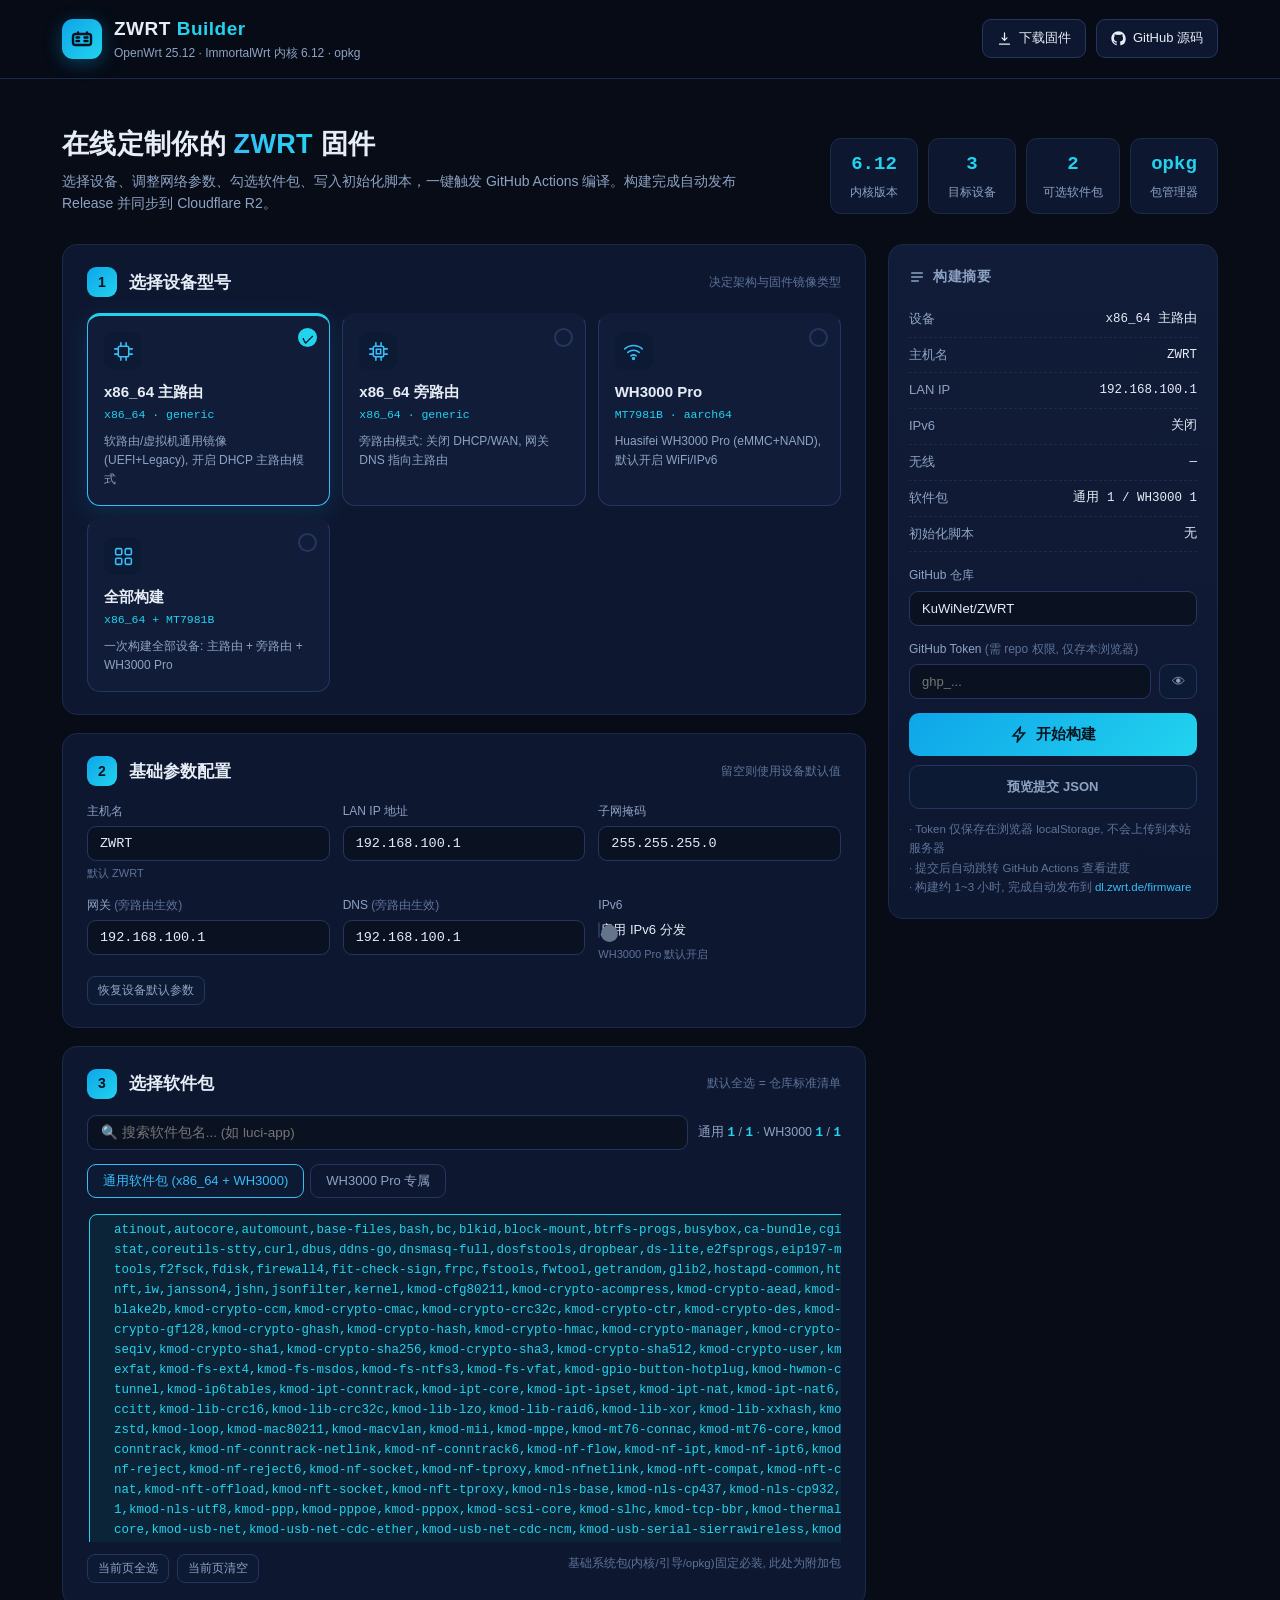
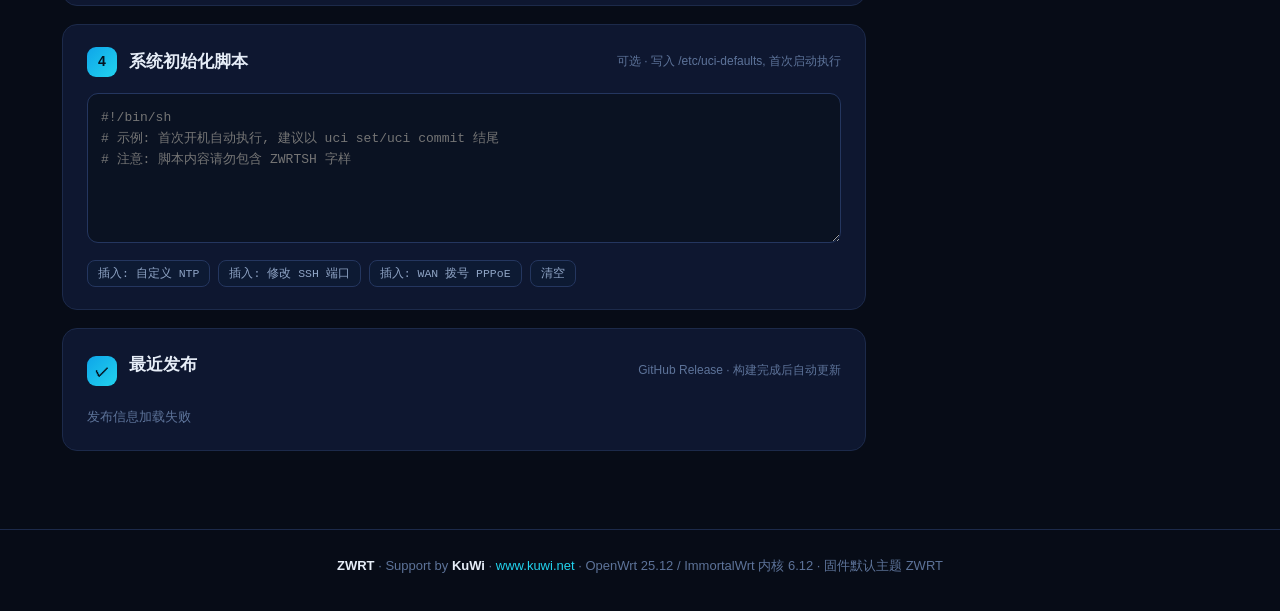
==== site/index.html @ 93103ceb "feat: 新增 ZWRT Builder 配置器网站 (site/), GitHub Pages + Cloudflare Pages 双发布; build-openwrt 支持 workflow_" ====
<!DOCTYPE html>
<html lang="zh-CN">
<head>
<meta charset="UTF-8">
<meta name="viewport" content="width=device-width, initial-scale=1.0">
<title>ZWRT 固件构建器 · OpenWrt 25.12 定制</title>
<meta name="description" content="在线配置并构建 ZWRT 定制 OpenWrt 固件: x86_64 主/旁路由, WH3000 Pro; 可选软件包, 自定义初始化脚本">
<style>
:root{
  --bg:#070c17; --bg2:#0b1220; --panel:#0e1730; --panel2:#111c38; --line:#1c2a4a;
  --line2:#24365f; --txt:#e6edf7; --mut:#8ea3c4; --dim:#5d7399;
  --acc:#38bdf8; --acc2:#22d3ee; --ok:#34d399; --warn:#fbbf24; --err:#f87171;
  --mono:ui-monospace,SFMono-Regular,Menlo,Consolas,"Courier New",monospace;
}
*{box-sizing:border-box;margin:0;padding:0}
html{scroll-behavior:smooth}
body{background:var(--bg);color:var(--txt);font:15px/1.6 -apple-system,BlinkMacSystemFont,"Segoe UI","PingFang SC","Microsoft YaHei",sans-serif;-webkit-font-smoothing:antialiased}
a{color:var(--acc);text-decoration:none}
a:hover{text-decoration:underline}
.mono{font-family:var(--mono)}

/* ---------- 头部 ---------- */
header{position:sticky;top:0;z-index:50;background:rgba(7,12,23,.82);backdrop-filter:blur(12px);border-bottom:1px solid var(--line)}
.hwrap{max-width:1200px;margin:0 auto;padding:14px 22px;display:flex;align-items:center;gap:16px}
.logo{display:flex;align-items:center;gap:12px}
.logo .mark{width:40px;height:40px;border-radius:11px;background:linear-gradient(135deg,#0ea5e9,#22d3ee);display:grid;place-items:center;box-shadow:0 4px 18px rgba(14,165,233,.35)}
.logo .mark svg{width:24px;height:24px}
.logo h1{font-size:19px;letter-spacing:.5px}
.logo h1 em{font-style:normal;color:var(--acc2)}
.logo p{font-size:12px;color:var(--mut)}
.hnav{margin-left:auto;display:flex;align-items:center;gap:10px}
.hnav .btn{display:inline-flex;align-items:center;gap:7px;padding:8px 14px;border-radius:9px;border:1px solid var(--line2);color:var(--txt);font-size:13px;background:var(--panel);cursor:pointer;transition:.18s}
.hnav .btn:hover{border-color:var(--acc);color:var(--acc)}
.hnav .btn.primary{background:linear-gradient(135deg,#0ea5e9,#22d3ee);border:none;color:#04121f;font-weight:700}
.hnav .btn.primary:hover{filter:brightness(1.1)}

/* ---------- 主布局 ---------- */
main{max-width:1200px;margin:0 auto;padding:26px 22px 60px}
.hero{display:flex;flex-wrap:wrap;align-items:flex-end;gap:18px;padding:22px 0 30px}
.hero h2{font-size:27px;line-height:1.3;letter-spacing:.3px}
.hero h2 span{background:linear-gradient(90deg,#38bdf8,#22d3ee);-webkit-background-clip:text;background-clip:text;color:transparent}
.hero p{color:var(--mut);margin-top:8px;max-width:680px;font-size:14px}
.stats{display:flex;gap:10px;margin-left:auto;flex-wrap:wrap}
.stat{background:var(--panel);border:1px solid var(--line);border-radius:11px;padding:10px 16px;text-align:center;min-width:88px}
.stat b{display:block;font-size:19px;color:var(--acc2);font-family:var(--mono)}
.stat span{font-size:11.5px;color:var(--mut)}

.grid{display:grid;grid-template-columns:minmax(0,1fr) 330px;gap:22px;align-items:start}
@media(max-width:980px){.grid{grid-template-columns:1fr}.aside{position:static!important}}

/* ---------- 步骤卡片 ---------- */
.card{background:var(--panel);border:1px solid var(--line);border-radius:15px;padding:22px 24px;margin-bottom:18px}
.cardhead{display:flex;align-items:center;gap:12px;margin-bottom:16px}
.stepnum{width:30px;height:30px;border-radius:9px;background:linear-gradient(135deg,#0ea5e9,#22d3ee);color:#04121f;font-weight:800;display:grid;place-items:center;font-size:14px;flex:none}
.cardhead h3{font-size:16.5px}
.cardhead .hint{margin-left:auto;font-size:12px;color:var(--dim)}

/* 设备卡片 */
.devgrid{display:grid;grid-template-columns:repeat(auto-fit,minmax(215px,1fr));gap:12px}
.dev{position:relative;background:var(--panel2);border:1px solid var(--line2);border-radius:13px;padding:16px;cursor:pointer;transition:.18s;border-top:3px solid transparent}
.dev:hover{border-color:var(--acc);transform:translateY(-2px)}
.dev.sel{border-color:var(--acc);border-top-color:var(--acc2);box-shadow:0 6px 24px rgba(14,165,233,.16)}
.dev .ic{width:38px;height:38px;border-radius:10px;background:#0d1a33;display:grid;place-items:center;margin-bottom:10px}
.dev .ic svg{width:21px;height:21px;stroke:var(--acc)}
.dev b{font-size:15px;display:block}
.dev .ar{font-family:var(--mono);font-size:11.5px;color:var(--acc2);margin-top:2px}
.dev .de{font-size:12px;color:var(--mut);margin-top:7px;min-height:34px}
.dev .chk{position:absolute;top:12px;right:12px;width:19px;height:19px;border-radius:50%;border:2px solid var(--line2)}
.dev.sel .chk{background:var(--acc2);border-color:var(--acc2)}
.dev.sel .chk::after{content:"✓";position:absolute;inset:0;display:grid;place-items:center;color:#04121f;font-size:12px;font-weight:900}

/* 参数表单 */
.fgrid{display:grid;grid-template-columns:repeat(auto-fit,minmax(230px,1fr));gap:13px}
.fld label{display:block;font-size:12px;color:var(--mut);margin-bottom:5px}
.fld input[type=text],.fld input[type=password]{width:100%;background:#0a1222;border:1px solid var(--line2);border-radius:9px;padding:9px 12px;color:var(--txt);font-family:var(--mono);font-size:13.5px;outline:none;transition:.15s}
.fld input:focus{border-color:var(--acc);box-shadow:0 0 0 3px rgba(56,189,248,.14)}
.fld input:disabled{opacity:.45;cursor:not-allowed}
.fld .note{font-size:11px;color:var(--dim);margin-top:4px}
.switch{display:inline-flex;align-items:center;gap:10px;cursor:pointer;user-select:none}
.switch input{display:none}
.switch .tr{width:42px;height:23px;border-radius:20px;background:#16233f;border:1px solid var(--line2);position:relative;transition:.2s}
.switch .tr::after{content:"";position:absolute;top:2px;left:2px;width:17px;height:17px;border-radius:50%;background:#64748b;transition:.2s}
.switch input:checked+.tr{background:linear-gradient(135deg,#0ea5e9,#22d3ee);border-color:transparent}
.switch input:checked+.tr::after{left:21px;background:#04121f}
.switch .lb{font-size:13px;color:var(--txt)}
.fld .tw{display:flex;gap:8px}
.tbtn{background:#0d1a33;border:1px solid var(--line2);color:var(--mut);border-radius:8px;padding:5px 10px;font-size:12px;cursor:pointer}
.tbtn:hover{color:var(--acc);border-color:var(--acc)}

/* 软件包 */
.pkbar{display:flex;flex-wrap:wrap;gap:10px;align-items:center;margin-bottom:14px}
.pkbar .search{flex:1;min-width:200px;background:#0a1222;border:1px solid var(--line2);border-radius:9px;padding:9px 13px;color:var(--txt);font-size:13.5px;outline:none}
.pkbar .search:focus{border-color:var(--acc)}
.pkbar .cnt{font-size:12.5px;color:var(--mut)}
.pkbar .cnt b{color:var(--acc2);font-family:var(--mono)}
.tabs{display:flex;gap:6px;margin-bottom:14px}
.tab{padding:7px 15px;border-radius:9px;border:1px solid var(--line2);background:transparent;color:var(--mut);font-size:13px;cursor:pointer}
.tab.on{background:#0d1a33;border-color:var(--acc);color:var(--acc)}
.chips{display:flex;flex-wrap:wrap;gap:7px;max-height:330px;overflow:auto;padding:2px}
.chip{display:inline-flex;align-items:center;gap:7px;background:var(--panel2);border:1px solid var(--line2);border-radius:8px;padding:5px 10px;font-size:12.5px;font-family:var(--mono);color:var(--mut);cursor:pointer;transition:.14s;user-select:none}
.chip:hover{border-color:var(--acc);color:var(--txt)}
.chip.on{background:#0c2438;border-color:var(--acc2);color:var(--acc2)}
.chip .dot{width:7px;height:7px;border-radius:50%;border:1.5px solid var(--line2);flex:none}
.chip.on .dot{background:var(--acc2);border-color:var(--acc2)}
.pkacts{display:flex;gap:8px;margin-top:12px}
.empty{color:var(--dim);font-size:13px;padding:12px 2px}

/* 初始化脚本 */
#initScript{width:100%;min-height:150px;background:#0a1222;border:1px solid var(--line2);border-radius:11px;color:var(--txt);font-family:var(--mono);font-size:13px;padding:13px;resize:vertical;outline:none;line-height:1.65}
#initScript:focus{border-color:var(--acc)}
.snip{margin-top:10px;display:flex;flex-wrap:wrap;gap:8px}
.snip .tbtn{font-family:var(--mono);font-size:11.5px}

/* ---------- 侧栏 ---------- */
.aside{position:sticky;top:76px}
.asum{background:linear-gradient(180deg,var(--panel2),var(--panel));border:1px solid var(--line);border-radius:15px;padding:20px}
.asum h4{font-size:14px;letter-spacing:.5px;color:var(--mut);margin-bottom:14px;display:flex;align-items:center;gap:8px}
.asum h4 svg{width:16px;height:16px}
.arow{display:flex;justify-content:space-between;gap:10px;padding:7px 0;border-bottom:1px dashed var(--line);font-size:13px}
.arow:last-of-type{border-bottom:none}
.arow .k{color:var(--mut)}
.arow .v{color:var(--txt);font-family:var(--mono);font-size:12.5px;text-align:right;word-break:break-all;max-width:200px}
.afld{margin-top:14px}
.afld label{font-size:12px;color:var(--mut);display:block;margin-bottom:5px}
.afld input{width:100%;background:#0a1222;border:1px solid var(--line2);border-radius:9px;padding:9px 12px;color:var(--txt);font-size:13px;outline:none}
.afld input:focus{border-color:var(--acc)}
.atok{display:flex;gap:8px}
.atok input{flex:1}
.atok .eye{width:38px;border:1px solid var(--line2);border-radius:9px;background:#0d1a33;color:var(--mut);cursor:pointer;display:grid;place-items:center}
.atok .eye:hover{color:var(--acc)}
.abtns{display:flex;flex-direction:column;gap:9px;margin-top:14px}
.abtn{padding:12px;border-radius:10px;font-size:14.5px;font-weight:700;cursor:pointer;border:none;transition:.18s;display:flex;align-items:center;justify-content:center;gap:8px}
.abtn.build{background:linear-gradient(135deg,#0ea5e9,#22d3ee);color:#04121f}
.abtn.build:hover{filter:brightness(1.12)}
.abtn.build:disabled{opacity:.5;cursor:not-allowed;filter:none}
.abtn.ghost{background:#0d1a33;border:1px solid var(--line2);color:var(--mut);font-weight:600;font-size:13px}
.abtn.ghost:hover{border-color:var(--acc);color:var(--acc)}
.ares{margin-top:13px;font-size:12.5px;border-radius:10px;padding:10px 12px;display:none}
.ares.ok{display:block;background:#06231a;border:1px solid #14532d;color:var(--ok)}
.ares.err{display:block;background:#2a0e12;border:1px solid #7f1d1d;color:var(--err);white-space:pre-wrap;word-break:break-all}
.ares.info{display:block;background:#0c1a2e;border:1px solid #1e3a5f;color:var(--acc)}
.anote{margin-top:11px;font-size:11.5px;color:var(--dim);line-height:1.7}

/* 最近发布 */
.rel h3{display:flex;align-items:center;gap:10px;font-size:16.5px;margin-bottom:14px}
.rel .it{display:flex;align-items:center;gap:12px;background:var(--panel2);border:1px solid var(--line);border-radius:11px;padding:11px 15px;margin-bottom:9px;font-family:var(--mono);font-size:12.5px}
.rel .it .nm{flex:1;color:var(--txt);word-break:break-all}
.rel .it .sz{color:var(--dim)}
.rel .dl{color:var(--acc2);font-family:var(--mono);font-size:12.5px}
.rel .none{color:var(--dim);font-size:13px}

/* ---------- 页脚 ---------- */
footer{border-top:1px solid var(--line);padding:26px 0 34px;text-align:center;color:var(--dim);font-size:13px}
footer b{color:var(--txt)}
footer a{color:var(--acc2)}
::-webkit-scrollbar{width:9px;height:9px}
::-webkit-scrollbar-thumb{background:#1c2a4a;border-radius:6px}
::-webkit-scrollbar-track{background:transparent}
</style>
</head>
<body>

<header>
  <div class="hwrap">
    <div class="logo">
      <div class="mark">
        <svg viewBox="0 0 24 24" fill="none" stroke="#04121f" stroke-width="2.4" stroke-linecap="round" stroke-linejoin="round"><rect x="3" y="7" width="18" height="11" rx="2.4"/><path d="M6.5 10.5h2.6M6.5 14h2.6M14.5 10.5h3M14.5 14h3M17 7V5.4M8 7V5.4"/></svg>
      </div>
      <div>
        <h1>ZWRT<em> Builder</em></h1>
        <p>OpenWrt 25.12 · ImmortalWrt 内核 6.12 · opkg</p>
      </div>
    </div>
    <nav class="hnav">
      <a class="btn" href="https://dl.zwrt.de/firmware/" target="_blank" rel="noopener">
        <svg width="15" height="15" viewBox="0 0 24 24" fill="none" stroke="currentColor" stroke-width="2" stroke-linecap="round"><path d="M12 3v12m0 0l-4-4m4 4l4-4M4 21h16"/></svg>下载固件
      </a>
      <a class="btn" href="https://github.com/KuWiNet/ZWRT" target="_blank" rel="noopener">
        <svg width="15" height="15" viewBox="0 0 24 24" fill="currentColor"><path d="M12 .5C5.65.5.5 5.65.5 12c0 5.08 3.29 9.39 7.86 10.91.58.11.79-.25.79-.56v-2.17c-3.2.7-3.87-1.36-3.87-1.36-.52-1.33-1.28-1.68-1.28-1.68-1.04-.71.08-.7.08-.7 1.15.08 1.76 1.18 1.76 1.18 1.03 1.75 2.69 1.25 3.34.95.1-.74.4-1.25.72-1.54-2.55-.29-5.23-1.28-5.23-5.68 0-1.26.45-2.28 1.18-3.09-.12-.29-.51-1.46.11-3.05 0 0 .97-.31 3.17 1.18a11 11 0 0 1 5.78 0c2.2-1.49 3.17-1.18 3.17-1.18.62 1.59.23 2.76.11 3.05.74.81 1.18 1.83 1.18 3.09 0 4.42-2.69 5.39-5.25 5.67.41.36.78 1.06.78 2.14v3.17c0 .31.21.67.8.56A10.52 10.52 0 0 0 23.5 12C23.5 5.65 18.35.5 12 .5Z"/></svg>GitHub 源码
      </a>
    </nav>
  </div>
</header>

<main>
  <section class="hero">
    <div>
      <h2>在线定制你的 <span>ZWRT</span> 固件</h2>
      <p>选择设备、调整网络参数、勾选软件包、写入初始化脚本，一键触发 GitHub Actions 编译。构建完成自动发布 Release 并同步到 Cloudflare R2。</p>
    </div>
    <div class="stats">
      <div class="stat"><b>6.12</b><span>内核版本</span></div>
      <div class="stat"><b>3</b><span>目标设备</span></div>
      <div class="stat"><b id="statPkg">0</b><span>可选软件包</span></div>
      <div class="stat"><b>opkg</b><span>包管理器</span></div>
    </div>
  </section>

  <div class="grid">
    <!-- ============ 左侧: 配置 ============ -->
    <div class="cfg">

      <!-- 1. 设备 -->
      <section class="card">
        <div class="cardhead"><div class="stepnum">1</div><h3>选择设备型号</h3><span class="hint">决定架构与固件镜像类型</span></div>
        <div class="devgrid" id="devGrid"></div>
      </section>

      <!-- 2. 参数 -->
      <section class="card">
        <div class="cardhead"><div class="stepnum">2</div><h3>基础参数配置</h3><span class="hint">留空则使用设备默认值</span></div>
        <div class="fgrid">
          <div class="fld"><label>主机名</label><input type="text" id="hostname" value="ZWRT" spellcheck="false"><div class="note">默认 ZWRT</div></div>
          <div class="fld"><label>LAN IP 地址</label><input type="text" id="lan_ip" value="192.168.100.1" spellcheck="false"></div>
          <div class="fld"><label>子网掩码</label><input type="text" id="lan_mask" value="255.255.255.0" spellcheck="false"></div>
          <div class="fld"><label>网关 <span style="color:var(--dim)">(旁路由生效)</span></label><input type="text" id="gateway" value="192.168.100.1" spellcheck="false"></div>
          <div class="fld"><label>DNS <span style="color:var(--dim)">(旁路由生效)</span></label><input type="text" id="dns" value="192.168.100.1" spellcheck="false"></div>
          <div class="fld">
            <label>IPv6</label>
            <label class="switch"><input type="checkbox" id="ipv6"><span class="tr"></span><span class="lb">启用 IPv6 分发</span></label>
            <div class="note">WH3000 Pro 默认开启</div>
          </div>
          <div class="fld" id="fldWifi" style="display:none">
            <label>无线 (仅 WH3000 Pro)</label>
            <label class="switch"><input type="checkbox" id="wifi"><span class="tr"></span><span class="lb">启用无线</span></label>
          </div>
          <div class="fld" id="fldSsid" style="display:none"><label>无线 SSID</label><input type="text" id="wifi_ssid" value="ZWRT" spellcheck="false"></div>
          <div class="fld" id="fldKey" style="display:none"><label>无线密码 <span style="color:var(--dim)">(空 = 无密码)</span></label><input type="text" id="wifi_key" placeholder="留空为无密码" spellcheck="false"></div>
          <div class="fld" id="allNote" style="display:none;grid-column:1/-1"><div class="note" style="color:var(--warn)">全部构建: 网络参数按各设备默认值 (主路由 .100.1 / 旁路由 .100.10 / WH3000 Pro), 仅主机名、软件包与初始化脚本对本构建生效。</div></div>
        </div>
        <div class="pkacts"><button class="tbtn" id="btnResetParam">恢复设备默认参数</button></div>
      </section>

      <!-- 3. 软件包 -->
      <section class="card">
        <div class="cardhead"><div class="stepnum">3</div><h3>选择软件包</h3><span class="hint">默认全选 = 仓库标准清单</span></div>
        <div class="pkbar">
          <input class="search" id="pkgSearch" type="text" placeholder="🔍 搜索软件包名... (如 luci-app)">
          <span class="cnt">通用 <b id="commonCnt">0</b> / <b id="commonTotal">0</b> · WH3000 <b id="wh3000Cnt">0</b> / <b id="wh3000Total">0</b></span>
        </div>
        <div class="tabs">
          <button class="tab on" id="tabCommon">通用软件包 (x86_64 + WH3000)</button>
          <button class="tab" id="tabWh3000">WH3000 Pro 专属</button>
        </div>
        <div class="chips" id="commonGrid"></div>
        <div class="chips" id="wh3000Grid" style="display:none"></div>
        <div class="pkacts">
          <button class="tbtn" id="btnAll">当前页全选</button>
          <button class="tbtn" id="btnClear">当前页清空</button>
          <span style="margin-left:auto;font-size:11.5px;color:var(--dim)">基础系统包(内核/引导/opkg)固定必装, 此处为附加包</span>
        </div>
      </section>

      <!-- 4. 初始化脚本 -->
      <section class="card">
        <div class="cardhead"><div class="stepnum">4</div><h3>系统初始化脚本</h3><span class="hint">可选 · 写入 /etc/uci-defaults, 首次启动执行</span></div>
        <textarea id="initScript" spellcheck="false" placeholder="#!/bin/sh&#10;# 示例: 首次开机自动执行, 建议以 uci set/uci commit 结尾&#10;# 注意: 脚本内容请勿包含 ZWRTSH 字样"></textarea>
        <div class="snip">
          <button class="tbtn" data-snip="ntp">插入: 自定义 NTP</button>
          <button class="tbtn" data-snip="ssh">插入: 修改 SSH 端口</button>
          <button class="tbtn" data-snip="wan">插入: WAN 拨号 PPPoE</button>
          <button class="tbtn" data-snip="clear">清空</button>
        </div>
      </section>

      <!-- 最近发布 -->
      <section class="card rel">
        <div class="cardhead"><div class="stepnum">✓</div><h3>最近发布</h3><span class="hint">GitHub Release · 构建完成后自动更新</span></div>
        <div id="latestList"><div class="none">加载中...</div></div>
      </section>
    </div>

    <!-- ============ 右侧: 摘要 ============ -->
    <aside class="aside">
      <div class="asum">
        <h4><svg viewBox="0 0 24 24" fill="none" stroke="currentColor" stroke-width="2" stroke-linecap="round"><path d="M4 6h16M4 12h16M4 18h10"/></svg>构建摘要</h4>
        <div class="arow"><span class="k">设备</span><span class="v" id="sDev">-</span></div>
        <div class="arow"><span class="k">主机名</span><span class="v" id="sHost">ZWRT</span></div>
        <div class="arow"><span class="k">LAN IP</span><span class="v" id="sIp">-</span></div>
        <div class="arow"><span class="k">IPv6</span><span class="v" id="sIpv6">-</span></div>
        <div class="arow"><span class="k">无线</span><span class="v" id="sWifi">-</span></div>
        <div class="arow"><span class="k">软件包</span><span class="v" id="sPkg">-</span></div>
        <div class="arow"><span class="k">初始化脚本</span><span class="v" id="sScript">-</span></div>

        <div class="afld">
          <label>GitHub 仓库</label>
          <input type="text" id="repo" value="KuWiNet/ZWRT" spellcheck="false">
        </div>
        <div class="afld">
          <label>GitHub Token <span style="color:var(--dim)">(需 repo 权限, 仅存本浏览器)</span></label>
          <div class="atok">
            <input type="password" id="token" placeholder="ghp_..." autocomplete="off">
            <button class="eye" id="eye" title="显示/隐藏">👁</button>
          </div>
        </div>

        <div class="abtns">
          <button class="abtn build" id="btnBuild">
            <svg width="17" height="17" viewBox="0 0 24 24" fill="none" stroke="currentColor" stroke-width="2.2" stroke-linecap="round"><path d="M13 2L3 14h7l-1 8 10-12h-7l1-8z"/></svg>
            开始构建
          </button>
          <button class="abtn ghost" id="btnPreview">预览提交 JSON</button>
        </div>
        <div class="ares" id="result"></div>
        <div class="anote">
          · Token 仅保存在浏览器 localStorage, 不会上传到本站服务器<br>
          · 提交后自动跳转 GitHub Actions 查看进度<br>
          · 构建约 1~3 小时, 完成自动发布到 <a href="https://dl.zwrt.de/firmware/" target="_blank" rel="noopener">dl.zwrt.de/firmware</a>
        </div>
      </div>
    </aside>
  </div>
</main>

<footer>
  <b>ZWRT</b> · Support by <b>KuWi</b> · <a href="https://www.kuwi.net" target="_blank" rel="noopener">www.kuwi.net</a> · OpenWrt 25.12 / ImmortalWrt 内核 6.12 · 固件默认主题 ZWRT
</footer>

<script>
/* ================= 数据 ================= */
const PKG_COMMON = [["atinout","autocore","automount","base-files","bash","bc","blkid","block-mount","btrfs-progs","busybox","ca-bundle","cgi-io","chat","coremark","coreutils","coreutils-stat","coreutils-stty","curl","dbus","ddns-go","dnsmasq-full","dosfstools","dropbear","ds-lite","e2fsprogs","eip197-mini-firmware","exfat-fsck","exfat-mkfs","f2fs-tools","f2fsck","fdisk","firewall4","fit-check-sign","frpc","fstools","fwtool","getrandom","glib2","hostapd-common","htop","ip-full","ip6tables-zz-legacy","iptables-nft","iw","jansson4","jshn","jsonfilter","kernel","kmod-cfg80211","kmod-crypto-acompress","kmod-crypto-aead","kmod-crypto-arc4","kmod-crypto-authenc","kmod-crypto-blake2b","kmod-crypto-ccm","kmod-crypto-cmac","kmod-crypto-crc32c","kmod-crypto-ctr","kmod-crypto-des","kmod-crypto-ecb","kmod-crypto-gcm","kmod-crypto-geniv","kmod-crypto-gf128","kmod-crypto-ghash","kmod-crypto-hash","kmod-crypto-hmac","kmod-crypto-manager","kmod-crypto-md5","kmod-crypto-null","kmod-crypto-rng","kmod-crypto-seqiv","kmod-crypto-sha1","kmod-crypto-sha256","kmod-crypto-sha3","kmod-crypto-sha512","kmod-crypto-user","kmod-crypto-xxhash","kmod-dummy","kmod-fs-btrfs","kmod-fs-exfat","kmod-fs-ext4","kmod-fs-msdos","kmod-fs-ntfs3","kmod-fs-vfat","kmod-gpio-button-hotplug","kmod-hwmon-core","kmod-i2c-core","kmod-inet-diag","kmod-ip6-tunnel","kmod-ip6tables","kmod-ipt-conntrack","kmod-ipt-core","kmod-ipt-ipset","kmod-ipt-nat","kmod-ipt-nat6","kmod-iptunnel6","kmod-leds-gpio","kmod-lib-crc-ccitt","kmod-lib-crc16","kmod-lib-crc32c","kmod-lib-lzo","kmod-lib-raid6","kmod-lib-xor","kmod-lib-xxhash","kmod-lib-zlib-deflate","kmod-lib-zlib-inflate","kmod-lib-zstd","kmod-loop","kmod-mac80211","kmod-macvlan","kmod-mii","kmod-mppe","kmod-mt76-connac","kmod-mt76-core","kmod-mt7915-firmware","kmod-mt7915e","kmod-nf-conntrack","kmod-nf-conntrack-netlink","kmod-nf-conntrack6","kmod-nf-flow","kmod-nf-ipt","kmod-nf-ipt6","kmod-nf-log","kmod-nf-log6","kmod-nf-nat","kmod-nf-nat6","kmod-nf-reject","kmod-nf-reject6","kmod-nf-socket","kmod-nf-tproxy","kmod-nfnetlink","kmod-nft-compat","kmod-nft-core","kmod-nft-fib","kmod-nft-fullcone","kmod-nft-nat","kmod-nft-offload","kmod-nft-socket","kmod-nft-tproxy","kmod-nls-base","kmod-nls-cp437","kmod-nls-cp932","kmod-nls-cp936","kmod-nls-cp950","kmod-nls-iso8859-1","kmod-nls-utf8","kmod-ppp","kmod-pppoe","kmod-pppox","kmod-scsi-core","kmod-slhc","kmod-tcp-bbr","kmod-thermal","kmod-tun","kmod-usb-acm","kmod-usb-common","kmod-usb-core","kmod-usb-net","kmod-usb-net-cdc-ether","kmod-usb-net-cdc-ncm","kmod-usb-serial-sierrawireless","kmod-usb-serial-wwan","kmod-usb-storage","kmod-usb-storage-extras","kmod-usb-storage-uas","kmod-usb-wdm","kmod-usb-xhci-hcd","kmod-usb3","kmod-zram","libatomic1","libattr","libblkid1","libblobmsg-json20260213","libbpf1","libc","libcap","libcap-ng","libcares","libcomerr0","libcurl4","libdbus","libe2p2","libelf1","libexpat","libext2fs2","libf2fs6","libfdisk1","libffi","libgcc1","libgmp10","libip4tc2","libip6tc2","libiptext-nft0","libiptext0","libiptext6-0","libiwinfo-data","libiwinfo20230701","libjson-c5","libjson-script20260213","liblua5.1.5","liblucihttp-lua","liblucihttp-ucode","liblucihttp0","liblzo2","libmbedtls21","libmnl0","libmount1","libncurses6","libnetfilter-conntrack3","libnettle8","libnfnetlink0","libnftnl11","libnghttp2-14","libnl-tiny1","libopenssl3","libparted","libpcre2","libpthread","libqrtr-glib","libreadline8","librt","libsmartcols1","libss2","libstdcpp6","libubox20260213","libubus-lua","libubus20251202","libuci20250120","libuclient20201210","libucode20230711","libudebug","libusb-1.0-0","libustream-mbedtls20201210","libuuid1","libuv1","libwebsockets-full","libxml2-16","libxtables12","logd","losetup","lsblk","lua","luci","luci-app-advancedplus","luci-app-afrp","luci-app-ddns-go","luci-app-diskman","luci-app-fan","luci-app-firewall","luci-app-footstrap-files","luci-app-nikki","luci-app-oui","luci-app-package-manager","luci-app-partexp","luci-app-syscontrol","luci-app-sysctl","luci-app-timedreboot","luci-app-ttyd","luci-app-unblockneteasemusic","luci-app-upnp","luci-app-wifihistory","luci-app-wizard","luci-base","luci-compat","luci-lib-base","luci-lib-fs","luci-lib-ip","luci-lib-ipkg","luci-lib-jsonc","luci-lib-nixio","luci-lib-uqr","luci-light","luci-lua-runtime","luci-mod-admin-full","luci-mod-dashboard","luci-mod-network","luci-mod-status","luci-mod-system","luci-nginx","luci-proto-ipv6","luci-proto-ppp","luci-theme-bootstrap","luci-theme-zwrt","mihomo","minicom","miniupnpd-nftables","mkf2fs","mt7981-wo-firmware","mtd","my-default-settings","nano","netifd","nftables-json","nginx-mod-luci","nginx-mod-ubus","nginx-ssl","nginx-ssl-util","nikki","node127","ntfs3-mount","odhcp6c","odhcpd-ipv6only","openssh-sftp-server","opkg","parted","ppp","ppp-mod-pppoe","procd","procd-seccomp","resize2fs","resolveip","rpcd","rpcd-mod-file","rpcd-mod-iwinfo","rpcd-mod-luci","rpcd-mod-rrdns","rpcd-mod-ucode","shellsync","smartmontools","swconfig","terminfo","ttyd","uboot-envtools","ubox","ubus","ubusd","uci","uclient-fetch","ucode","ucode-mod-digest","ucode-mod-fs","ucode-mod-html","ucode-mod-log","ucode-mod-lua","ucode-mod-math","ucode-mod-nl80211","ucode-mod-rtnl","ucode-mod-socket","ucode-mod-ubus","ucode-mod-uci","ucode-mod-uloop","uhttpd","uhttpd-mod-ubus","urandom-seed","urngd","uwsgi","uwsgi-cgi-plugin","uwsgi-luci-support","uwsgi-syslog-plugin","wget-ssl","wifi-scripts","wireless-regdb","wpad-basic-mbedtls","wwan","xtables-legacy","xtables-nft","yq","zlib","zram-swap"]];
const PKG_WH3000 = [["luci-app-5gmodem","luci-i18n-5gmodem-zh-cn","sms-tool","comgt","qmi-utils","libqmi","uqmi","mbim-utils","libmbim","umbim","modemmanager","luci-proto-mbim","luci-proto-qmi","luci-proto-modemmanager","quectel-cm","kmod-usb-serial","kmod-usb-serial-option","kmod-usb-serial-qualcomm","kmod-usb-net-qmi-wwan","kmod-usb-net-cdc-mbim","kmod-usb-net-rndis","usb-modeswitch","fitblk","ubi-utils","kmod-crypto-hw-safexcel","kmod-hwmon-pwmfan","kmod-mt7981-firmware","kmod-usb-xhci-mtk"]];

const DEVICES = {
  'x86-64-main': {name:'x86_64 主路由', ar:'x86_64 · generic', ic:'cpu',
    de:'软路由/虚拟机通用镜像 (UEFI+Legacy), 开启 DHCP 主路由模式', lan_ip:'192.168.100.1', lan_mask:'255.255.255.0', gateway:'192.168.100.1', dns:'192.168.100.1', ipv6:false, wifi:false, wifi_ssid:'', wifi_key:''},
  'x86-64-bypass': {name:'x86_64 旁路由', ar:'x86_64 · generic', ic:'cpu2',
    de:'旁路由模式: 关闭 DHCP/WAN, 网关 DNS 指向主路由', lan_ip:'192.168.100.10', lan_mask:'255.255.255.0', gateway:'192.168.100.1', dns:'192.168.100.1', ipv6:false, wifi:false, wifi_ssid:'', wifi_key:''},
  'wh3000pro': {name:'WH3000 Pro', ar:'MT7981B · aarch64', ic:'wifi',
    de:'Huasifei WH3000 Pro (eMMC+NAND), 默认开启 WiFi/IPv6', lan_ip:'192.168.100.1', lan_mask:'255.255.255.0', gateway:'192.168.100.1', dns:'192.168.100.1', ipv6:true, wifi:true, wifi_ssid:'ZWRT', wifi_key:''},
  'all': {name:'全部构建', ar:'x86_64 + MT7981B', ic:'grid',
    de:'一次构建全部设备: 主路由 + 旁路由 + WH3000 Pro', lan_ip:'', lan_mask:'', gateway:'', dns:'', ipv6:false, wifi:false, wifi_ssid:'', wifi_key:''}
};
const ICONS = {
  cpu:'<svg viewBox="0 0 24 24" fill="none" stroke="currentColor" stroke-width="1.8" stroke-linecap="round"><rect x="6" y="6" width="12" height="12" rx="2"/><path d="M9 2v4M15 2v4M9 18v4M15 18v4M2 9h4M2 15h4M18 9h4M18 15h4"/></svg>',
  cpu2:'<svg viewBox="0 0 24 24" fill="none" stroke="currentColor" stroke-width="1.8" stroke-linecap="round"><rect x="6" y="6" width="12" height="12" rx="2"/><path d="M9 2v4M15 2v4M9 18v4M15 18v4M2 9h4M2 15h4M18 9h4M18 15h4"/><path d="M9.5 9.5h5v5h-5z"/></svg>',
  wifi:'<svg viewBox="0 0 24 24" fill="none" stroke="currentColor" stroke-width="1.8" stroke-linecap="round"><path d="M2 9a15 15 0 0 1 20 0M5.5 13a10 10 0 0 1 13 0M9 17a5 5 0 0 1 6 0"/><circle cx="12" cy="20" r="1" fill="currentColor"/></svg>',
  grid:'<svg viewBox="0 0 24 24" fill="none" stroke="currentColor" stroke-width="1.8"><rect x="3" y="3" width="7" height="7" rx="1.5"/><rect x="14" y="3" width="7" height="7" rx="1.5"/><rect x="3" y="14" width="7" height="7" rx="1.5"/><rect x="14" y="14" width="7" height="7" rx="1.5"/></svg>'
};

const SNIPPETS = {
  ntp: `#!/bin/sh
# 自定义 NTP 时间服务器
uci set system.ntp.server='ntp.aliyun.com'
uci commit system
exit 0`,
  ssh: `#!/bin/sh
# 修改 SSH 端口为 2222
uci set dropbear.@dropbear[0].Port='2222'
uci commit dropbear
exit 0`,
  wan: `#!/bin/sh
# WAN 口 PPPoE 拨号
uci set network.wan.proto='pppoe'
uci set network.wan.username='你的宽带账号'
uci set network.wan.password='你的宽带密码'
uci commit network
exit 0`
};

/* ================= 状态 ================= */
let device = 'x86-64-main';
let curTab = 'common';
const checked = { common: new Set(PKG_COMMON), wh3000: new Set(PKG_WH3000) };

const $ = id => document.getElementById(id);

/* ================= 设备卡片 ================= */
function renderDevices(){
  const g = $('devGrid'); g.innerHTML = '';
  Object.entries(DEVICES).forEach(([k,v])=>{
    const d = document.createElement('div');
    d.className = 'dev' + (k===device?' sel':'');
    d.dataset.dev = k;
    d.innerHTML = `<div class="ic">${ICONS[v.ic]}</div><b>${v.name}</b><div class="ar">${v.ar}</div><div class="de">${v.de}</div><span class="chk"></span>`;
    d.onclick = ()=> selectDevice(k);
    g.appendChild(d);
  });
}
function selectDevice(k){
  device = k;
  document.querySelectorAll('.dev').forEach(x=>x.classList.toggle('sel', x.dataset.dev===k));
  const v = DEVICES[k];
  // 单设备: 填充默认参数; 全部构建: 保留当前参数
  if(k !== 'all'){
    $('lan_ip').value = v.lan_ip; $('lan_mask').value = v.lan_mask;
    $('gateway').value = v.gateway; $('dns').value = v.dns;
    $('ipv6').checked = v.ipv6; $('wifi').checked = v.wifi;
    $('wifi_ssid').value = v.wifi_ssid; $('wifi_key').value = v.wifi_key;
  }
  toggleWifiFields();
  updateSummary();
}

/* ================= 参数 ================= */
function toggleWifiFields(){
  const show = device === 'wh3000pro';
  $('fldWifi').style.display = show ? 'block' : 'none';
  $('fldSsid').style.display = show ? 'block' : 'none';
  $('fldKey').style.display = show ? 'block' : 'none';
  $('allNote').style.display = device === 'all' ? 'block' : 'none';
}
$('btnResetParam').onclick = ()=>{
  if(device==='all'){ alert('请先选择具体设备以恢复默认参数'); return; }
  selectDevice(device);
};

/* ================= 软件包 ================= */
function renderPkgs(){
  const list = curTab==='common' ? PKG_COMMON : PKG_WH3000;
  const set = checked[curTab];
  const grid = $(curTab==='common'?'commonGrid':'wh3000Grid');
  const q = $('pkgSearch').value.trim().toLowerCase();
  grid.innerHTML = '';
  list.filter(p=>!q || p.toLowerCase().includes(q)).forEach(p=>{
    const c = document.createElement('div');
    c.className = 'chip' + (set.has(p)?' on':'');
    c.innerHTML = `<span class="dot"></span>${p}`;
    c.onclick = ()=>{ set.has(p)? set.delete(p) : set.add(p); c.classList.toggle('on'); updatePkg(); };
    grid.appendChild(c);
  });
  if(!grid.children.length) grid.innerHTML = '<div class="empty">无匹配软件包</div>';
  updatePkg();
}
function updatePkg(){
  $('commonCnt').textContent = checked.common.size;
  $('commonTotal').textContent = PKG_COMMON.length;
  $('wh3000Cnt').textContent = checked.wh3000.size;
  $('wh3000Total').textContent = PKG_WH3000.length;
  updateSummary();
}
$('pkgSearch').oninput = renderPkgs;
$('tabCommon').onclick = ()=>{ curTab='common'; $('tabCommon').classList.add('on'); $('tabWh3000').classList.remove('on'); $('commonGrid').style.display='flex'; $('wh3000Grid').style.display='none'; renderPkgs(); };
$('tabWh3000').onclick = ()=>{ curTab='wh3000'; $('tabWh3000').classList.add('on'); $('tabCommon').classList.remove('on'); $('wh3000Grid').style.display='flex'; $('commonGrid').style.display='none'; renderPkgs(); };
$('btnAll').onclick = ()=>{ checked[curTab] = new Set(curTab==='common'?PKG_COMMON:PKG_WH3000); renderPkgs(); };
$('btnClear').onclick = ()=>{ checked[curTab].clear(); renderPkgs(); };

/* ================= 初始化脚本 ================= */
document.querySelectorAll('.snip .tbtn').forEach(b=>{
  b.onclick = ()=>{
    const s = b.dataset.snip;
    if(s==='clear'){ $('initScript').value=''; }
    else { const cur=$('initScript').value.trim(); $('initScript').value = cur? cur+'\n\n'+SNIPPETS[s] : SNIPPETS[s]; }
    updateSummary();
  };
});
$('initScript').oninput = updateSummary;

/* ================= 摘要 ================= */
function updateSummary(){
  const v = DEVICES[device];
  $('sDev').textContent = v.name;
  $('sHost').textContent = $('hostname').value || 'ZWRT';
  $('sIp').textContent = $('lan_ip').value || '(默认)';
  $('sIpv6').textContent = $('ipv6').checked ? '开启' : '关闭';
  $('sWifi').textContent = device==='wh3000pro' ? ($('wifi').checked ? ($('wifi_ssid').value||'ZWRT') : '关闭') : '—';
  $('sPkg').textContent = `通用 ${checked.common.size} / WH3000 ${checked.wh3000.size}`;
  const n = $('initScript').value.trim().split('\n').filter(x=>x.trim()).length;
  $('sScript').textContent = n ? n + ' 行' : '无';
}

/* ================= 提交构建 ================= */
function buildInputs(){
  const cCommon = [...checked.common], cWh = [...checked.wh3000];
  const isAll = device === 'all';
  const isX86 = device === 'x86-64-main' || device === 'x86-64-bypass';
  return {
    device,
    hostname: $('hostname').value.trim() || 'ZWRT',
    lan_ip: isAll ? '' : $('lan_ip').value.trim(),
    lan_mask: isAll ? '' : $('lan_mask').value.trim(),
    gateway: isAll ? '' : $('gateway').value.trim(),
    dns: isAll ? '' : $('dns').value.trim(),
    ipv6: isAll ? 'false' : ($('ipv6').checked ? 'true' : 'false'),
    wifi: isAll ? 'false' : ($('wifi').checked ? 'true' : 'false'),
    wifi_ssid: isAll ? '' : $('wifi_ssid').value.trim(),
    wifi_key: isAll ? '' : $('wifi_key').value.trim(),
    packages_common: cCommon.length ? cCommon.join(' ') : '__none__',
    packages_wh3000: isX86 ? '' : (cWh.length ? cWh.join(' ') : '__none__'),
    init_script: $('initScript').value.trim()
  };
}
function payload(){
  return { ref: 'main', inputs: buildInputs() };
}
function repoName(){
  let r = $('repo').value.trim().replace(/^https?:\/\/github\.com\//,'').replace(/\.git$/,'');
  return r || 'KuWiNet/ZWRT';
}
function showResult(cls, html){ const r=$('result'); r.className='ares '+cls; r.innerHTML=html; }

$('btnPreview').onclick = ()=>{
  showResult('info', '<b>提交载荷 (JSON):</b><br><span class="mono">' +
    JSON.stringify(payload(), null, 2).replace(/</g,'&lt;') + '</span>');
};

$('btnBuild').onclick = async ()=>{
  const token = $('token').value.trim();
  if(!token){ showResult('err','请填写 GitHub Token (需 repo 权限)。\nToken 仅保存在本浏览器 localStorage。'); return; }
  localStorage.setItem('zwrt_token', token);
  const btn = $('btnBuild'); btn.disabled = true; btn.textContent = '提交中...';
  showResult('info','正在触发 GitHub Actions 构建...');
  try{
    const res = await fetch(`https://api.github.com/repos/${encodeURIComponent(repoName())}/actions/workflows/build-openwrt.yml/dispatches`, {
      method:'POST',
      headers:{ 'Accept':'application/vnd.github+json', 'Authorization':`Bearer ${token}`, 'Content-Type':'application/json', 'User-Agent':'zwrt-builder' },
      body: JSON.stringify(payload())
    });
    if(res.status === 204){
      showResult('ok','✅ 构建已触发! <a href="https://github.com/'+repoName()+'/actions" target="_blank" rel="noopener">点击查看构建进度 →</a><br>完成后自动发布到 <a href="https://dl.zwrt.de/firmware/" target="_blank" rel="noopener">dl.zwrt.de/firmware</a>');
      setTimeout(loadLatest, 1500);
    } else {
      const t = await res.text().catch(()=> '');
      let msg = 'HTTP ' + res.status;
      if(res.status===401) msg = 'Token 无效或已过期';
      if(res.status===403) msg = 'Token 权限不足 (需要 repo / workflow 权限)';
      if(res.status===404) msg = '仓库或 workflow 不存在, 请检查仓库名';
      if(res.status===422) msg = '参数校验失败 (可能是脚本中含特殊字符)';
      showResult('err', '❌ 触发失败: ' + msg + '\n' + (t? t.slice(0,400) : ''));
    }
  }catch(e){
    showResult('err', '❌ 网络错误: ' + e.message);
  }finally{
    btn.disabled = false; btn.textContent = '⚡ 开始构建';
  }
};

/* ================= Token 记忆 ================= */
if(localStorage.getItem('zwrt_token')) $('token').value = localStorage.getItem('zwrt_token');
$('eye').onclick = ()=>{ const i=$('token'); i.type = i.type==='password'?'text':'password'; };

/* ================= 最近发布 ================= */
async function loadLatest(){
  try{
    const res = await fetch('https://api.github.com/repos/KuWiNet/ZWRT/releases/latest', { headers:{ 'User-Agent':'zwrt-builder' } });
    if(res.status===404){ $('latestList').innerHTML='<div class="none">暂无发布, 首次构建完成后自动出现</div>'; return; }
    if(!res.ok) throw new Error(res.status);
    const rel = await res.json();
    if(!rel.assets || !rel.assets.length){ $('latestList').innerHTML=`<div class="none">${rel.tag_name}: 发布中, 稍后刷新</div>`; return; }
    $('latestList').innerHTML = rel.assets.map(a=>
      `<div class="it"><span class="nm">${a.name}</span><span class="sz">${(a.size/1048576).toFixed(1)} MB</span>`+
      `<a class="dl" href="https://dl.zwrt.de/firmware/${encodeURIComponent(a.name)}" target="_blank" rel="noopener">R2 下载 ↓</a>`+
      `<a class="dl" href="${a.browser_download_url}" target="_blank" rel="noopener">GitHub ↓</a></div>`).join('');
  }catch(e){
    $('latestList').innerHTML='<div class="none">发布信息加载失败</div>';
  }
}

/* ================= 初始化 ================= */
document.addEventListener('input', updateSummary);
renderDevices();
renderPkgs();
updateSummary();
$('statPkg').textContent = PKG_COMMON.length + PKG_WH3000.length;
loadLatest();
</script>
</body>
</html>
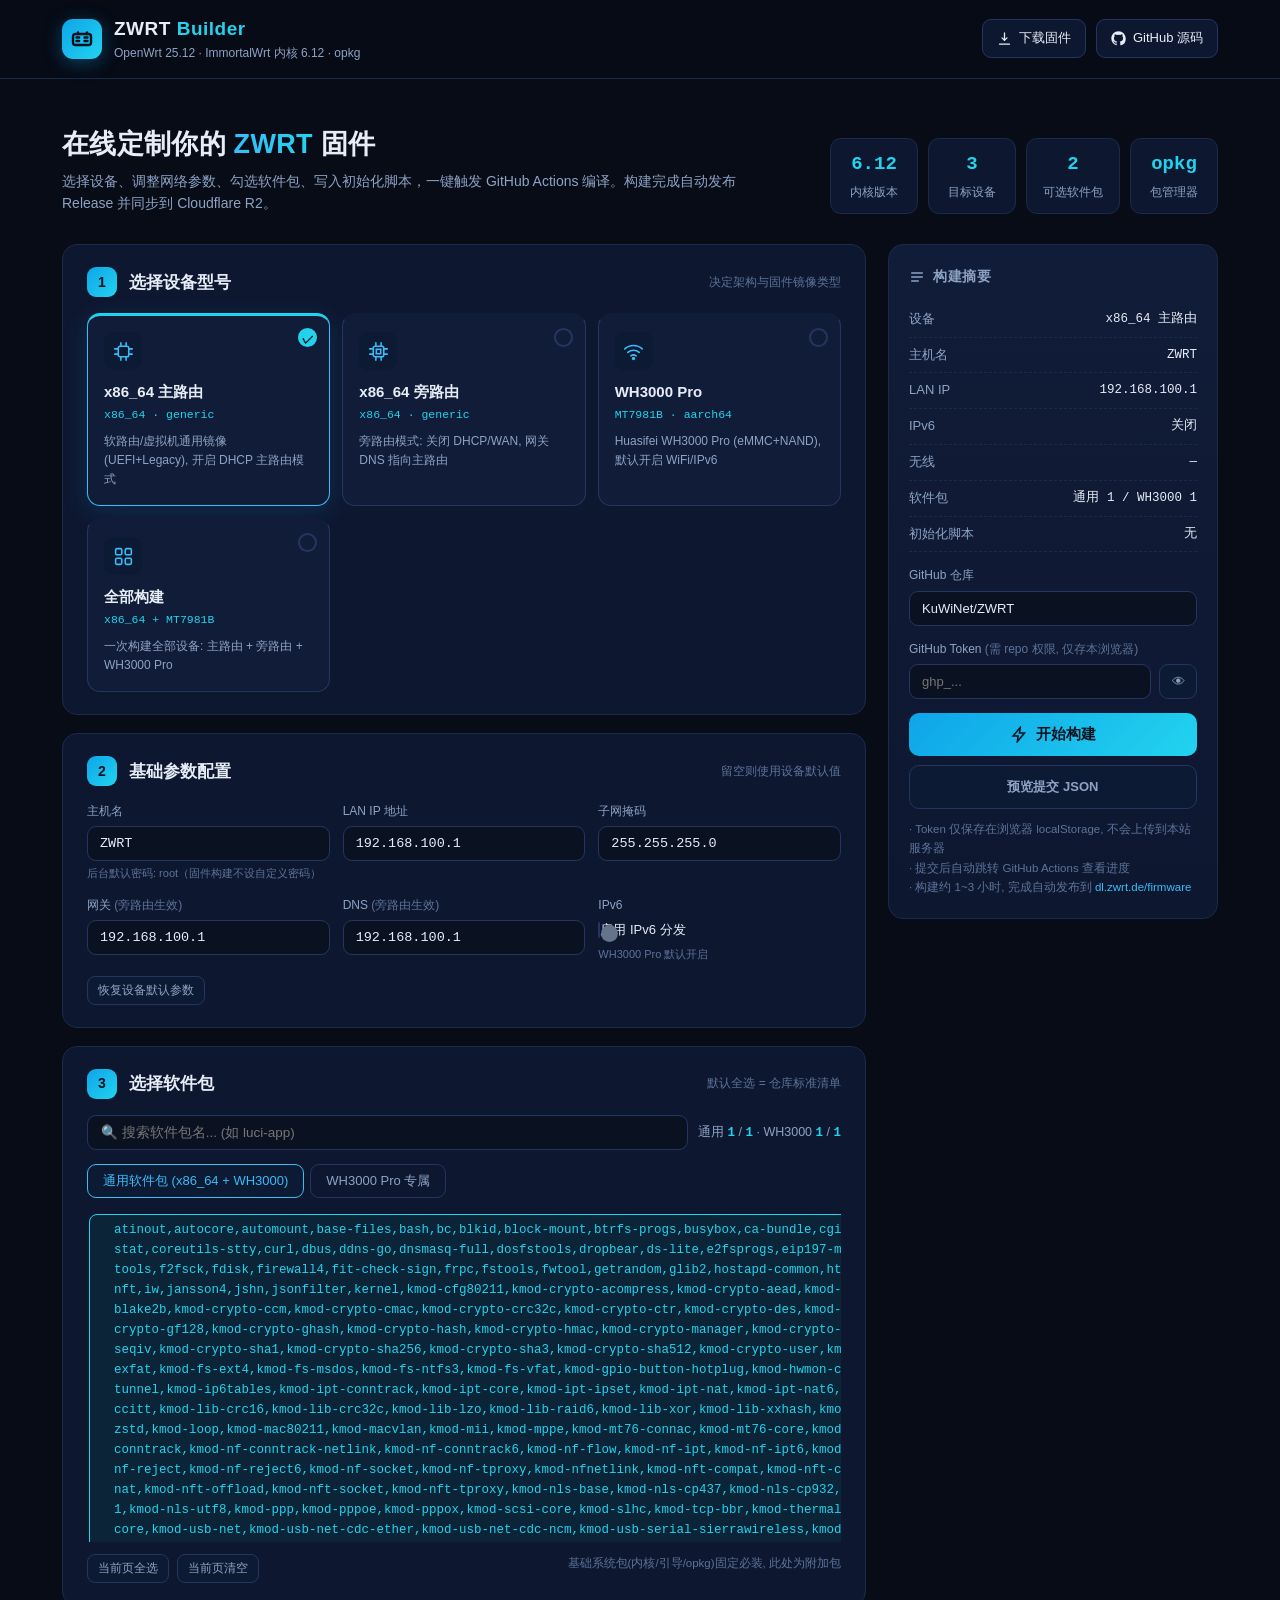
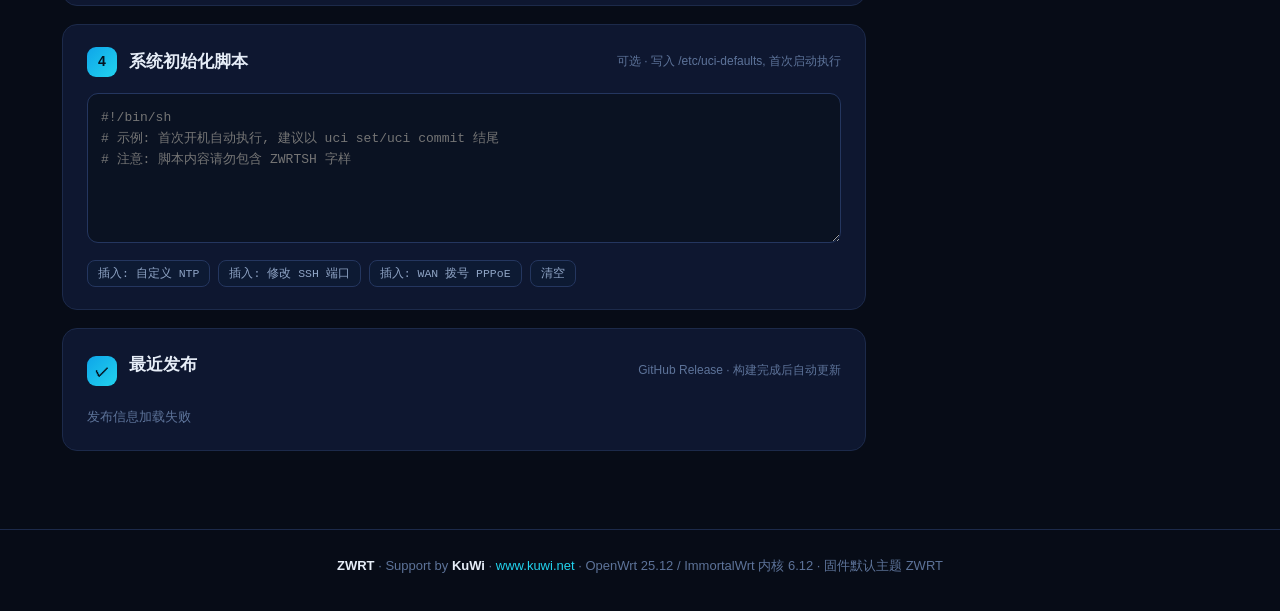
==== commit 8712e3a7: "site: 主机名说明改为提示"默认密码 root" (不再尝试自定义密码)" ====
--- a/site/index.html
+++ b/site/index.html
@@ -210,7 +210,7 @@
       <section class="card">
         <div class="cardhead"><div class="stepnum">2</div><h3>基础参数配置</h3><span class="hint">留空则使用设备默认值</span></div>
         <div class="fgrid">
-          <div class="fld"><label>主机名</label><input type="text" id="hostname" value="ZWRT" spellcheck="false"><div class="note">默认 ZWRT</div></div>
+          <div class="fld"><label>主机名</label><input type="text" id="hostname" value="ZWRT" spellcheck="false"><div class="note">后台默认密码: root（固件构建不设自定义密码）</div></div>
           <div class="fld"><label>LAN IP 地址</label><input type="text" id="lan_ip" value="192.168.100.1" spellcheck="false"></div>
           <div class="fld"><label>子网掩码</label><input type="text" id="lan_mask" value="255.255.255.0" spellcheck="false"></div>
           <div class="fld"><label>网关 <span style="color:var(--dim)">(旁路由生效)</span></label><input type="text" id="gateway" value="192.168.100.1" spellcheck="false"></div>
